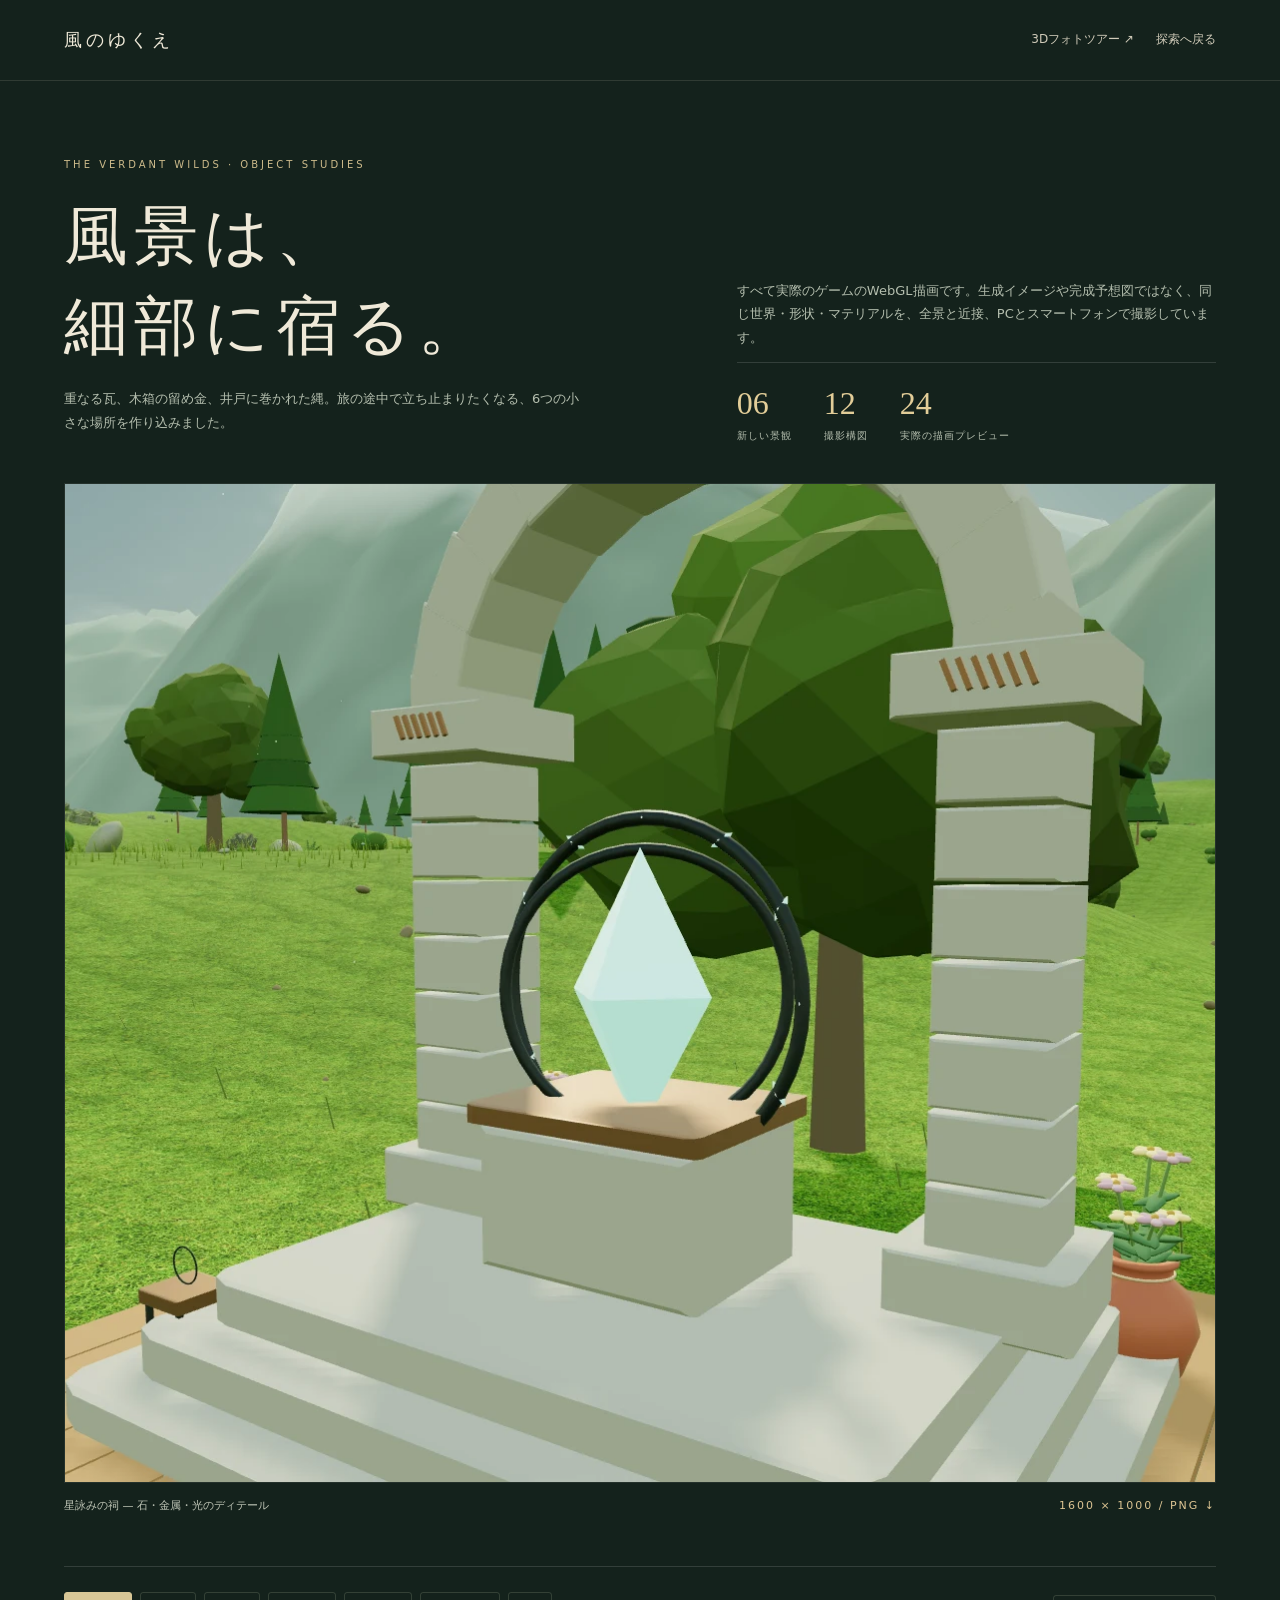
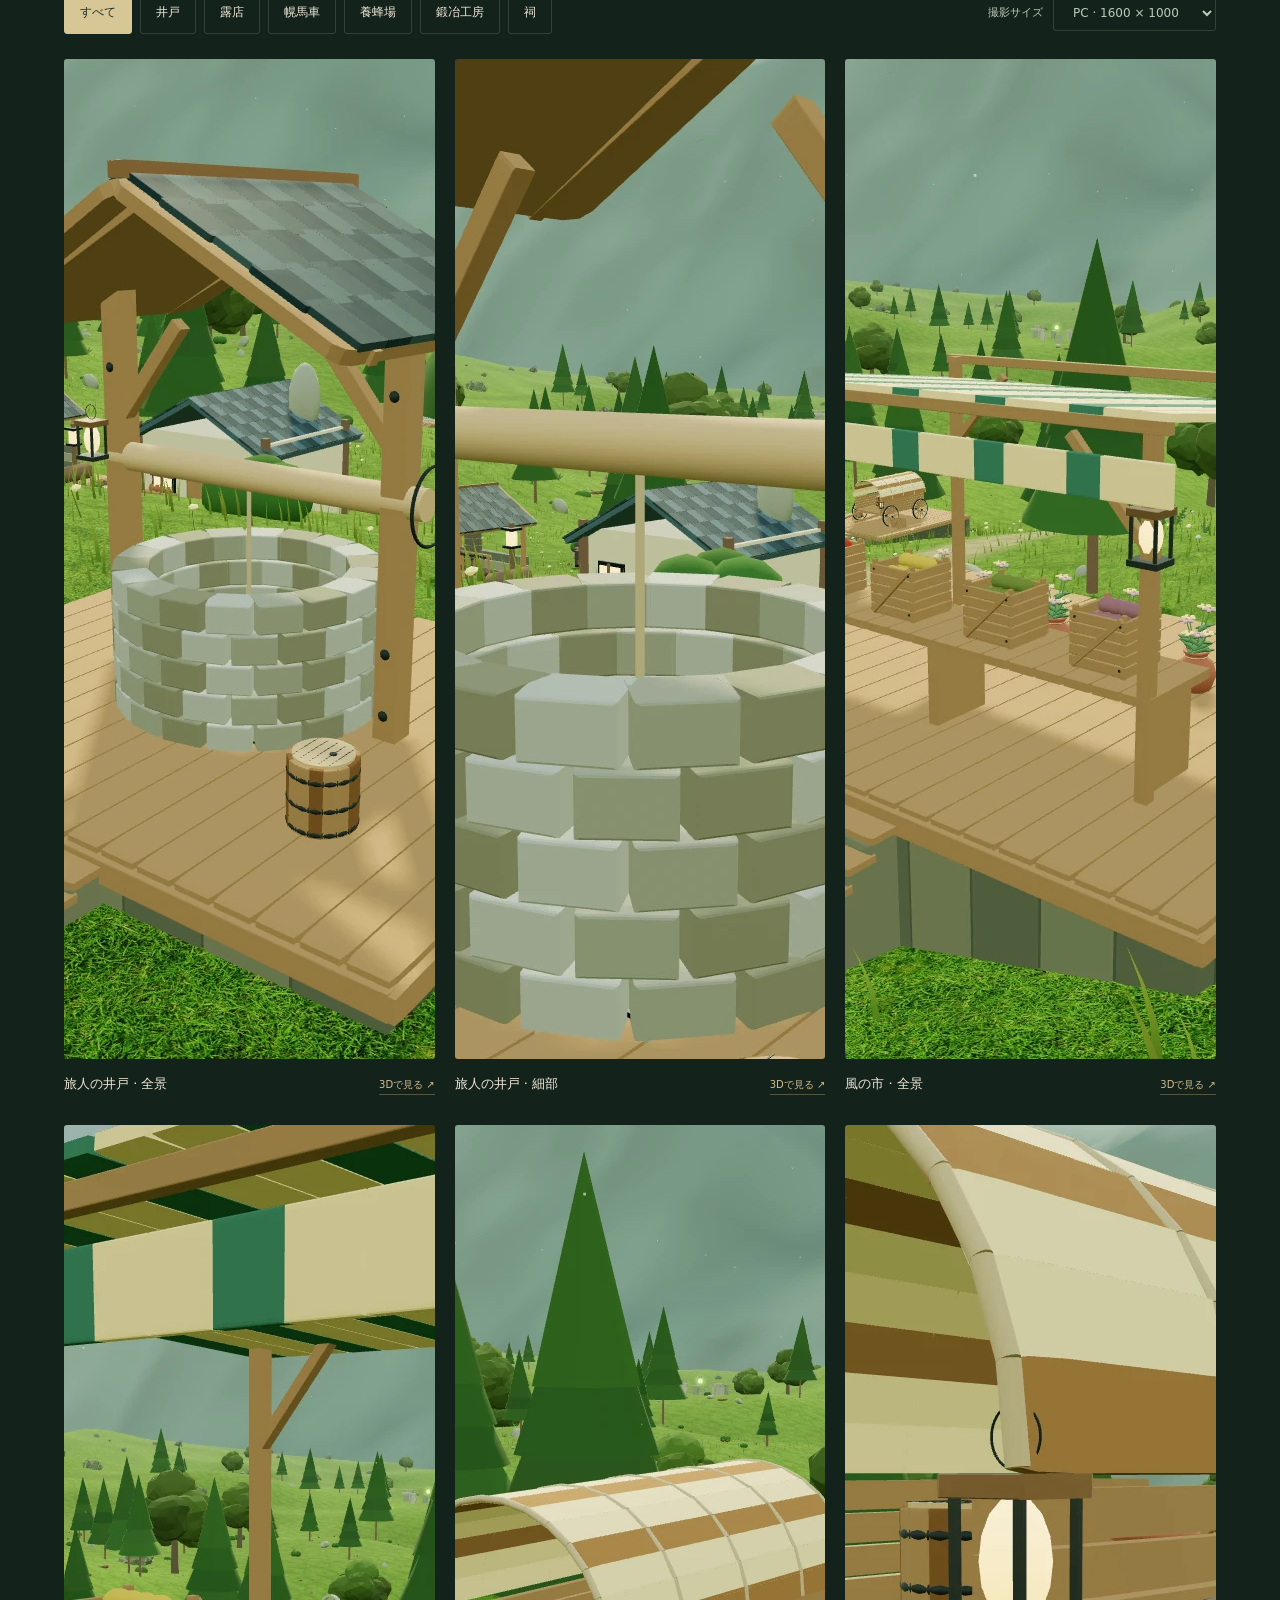
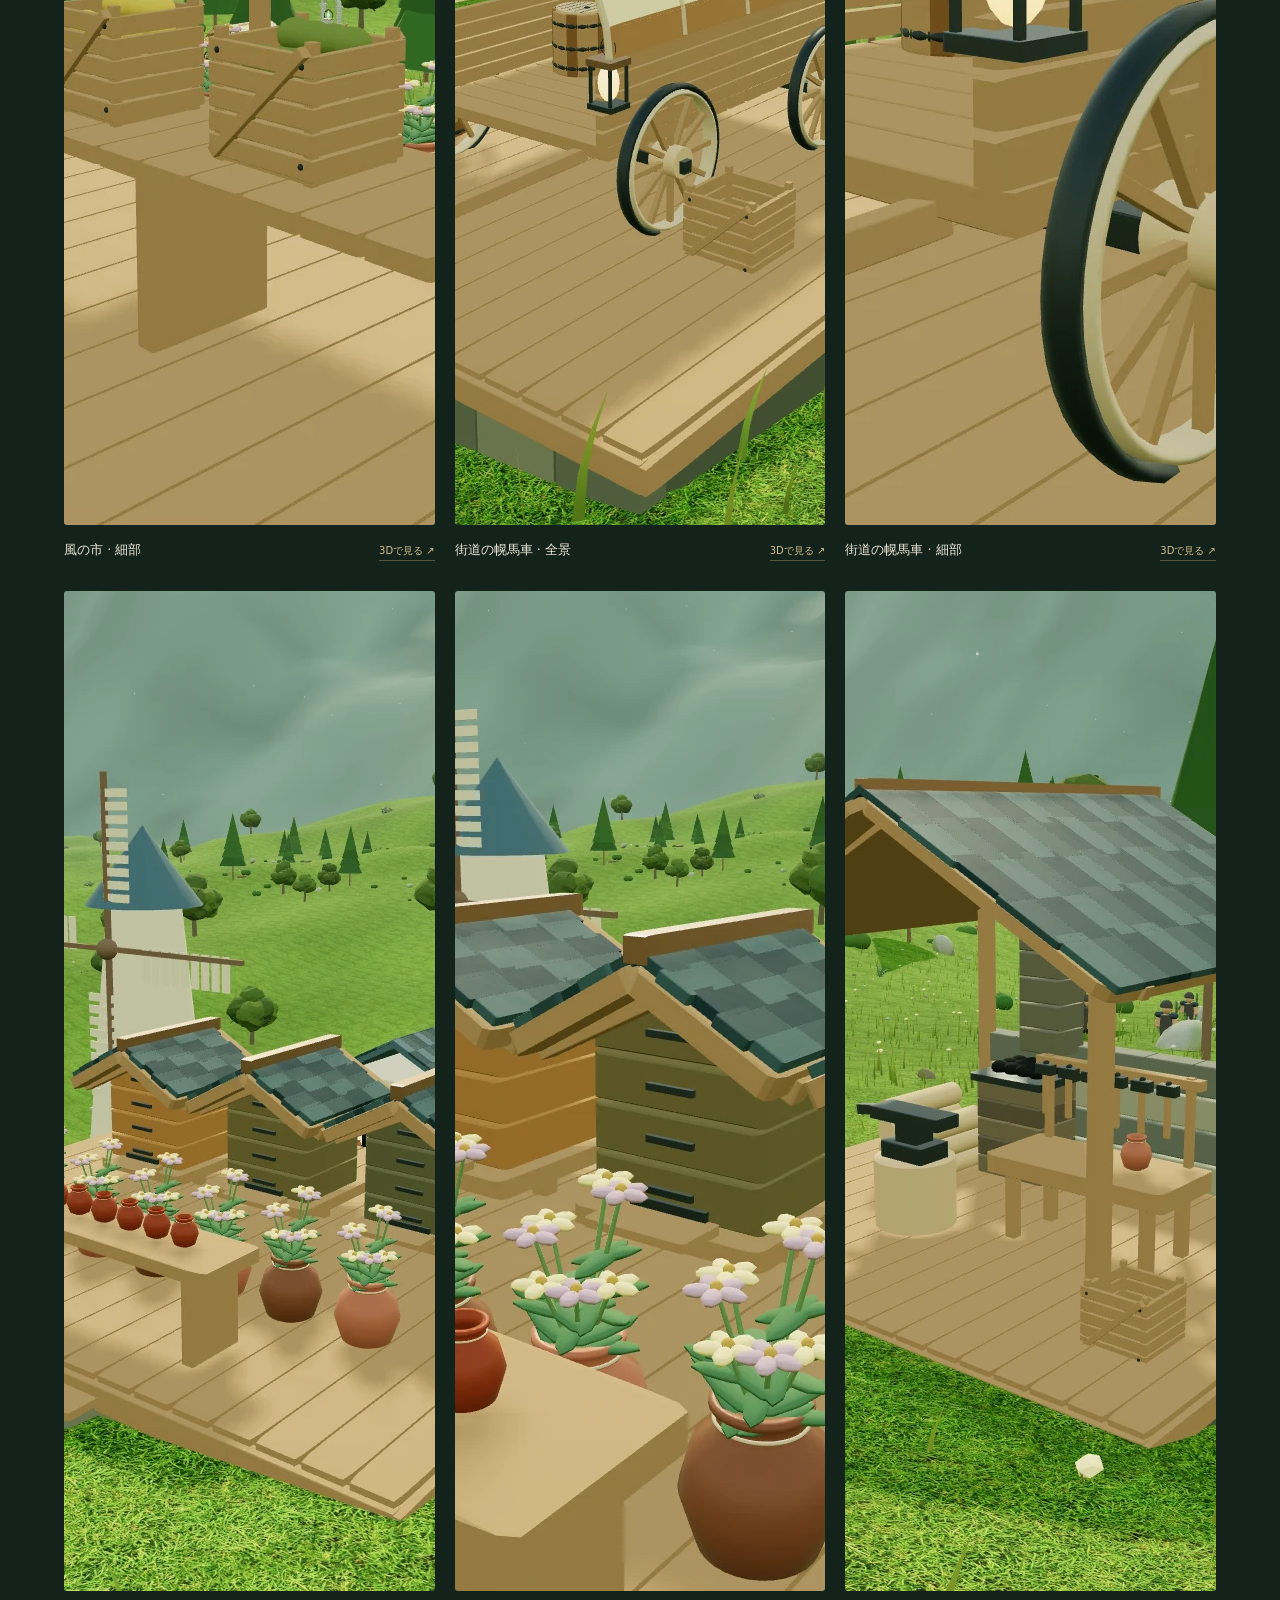
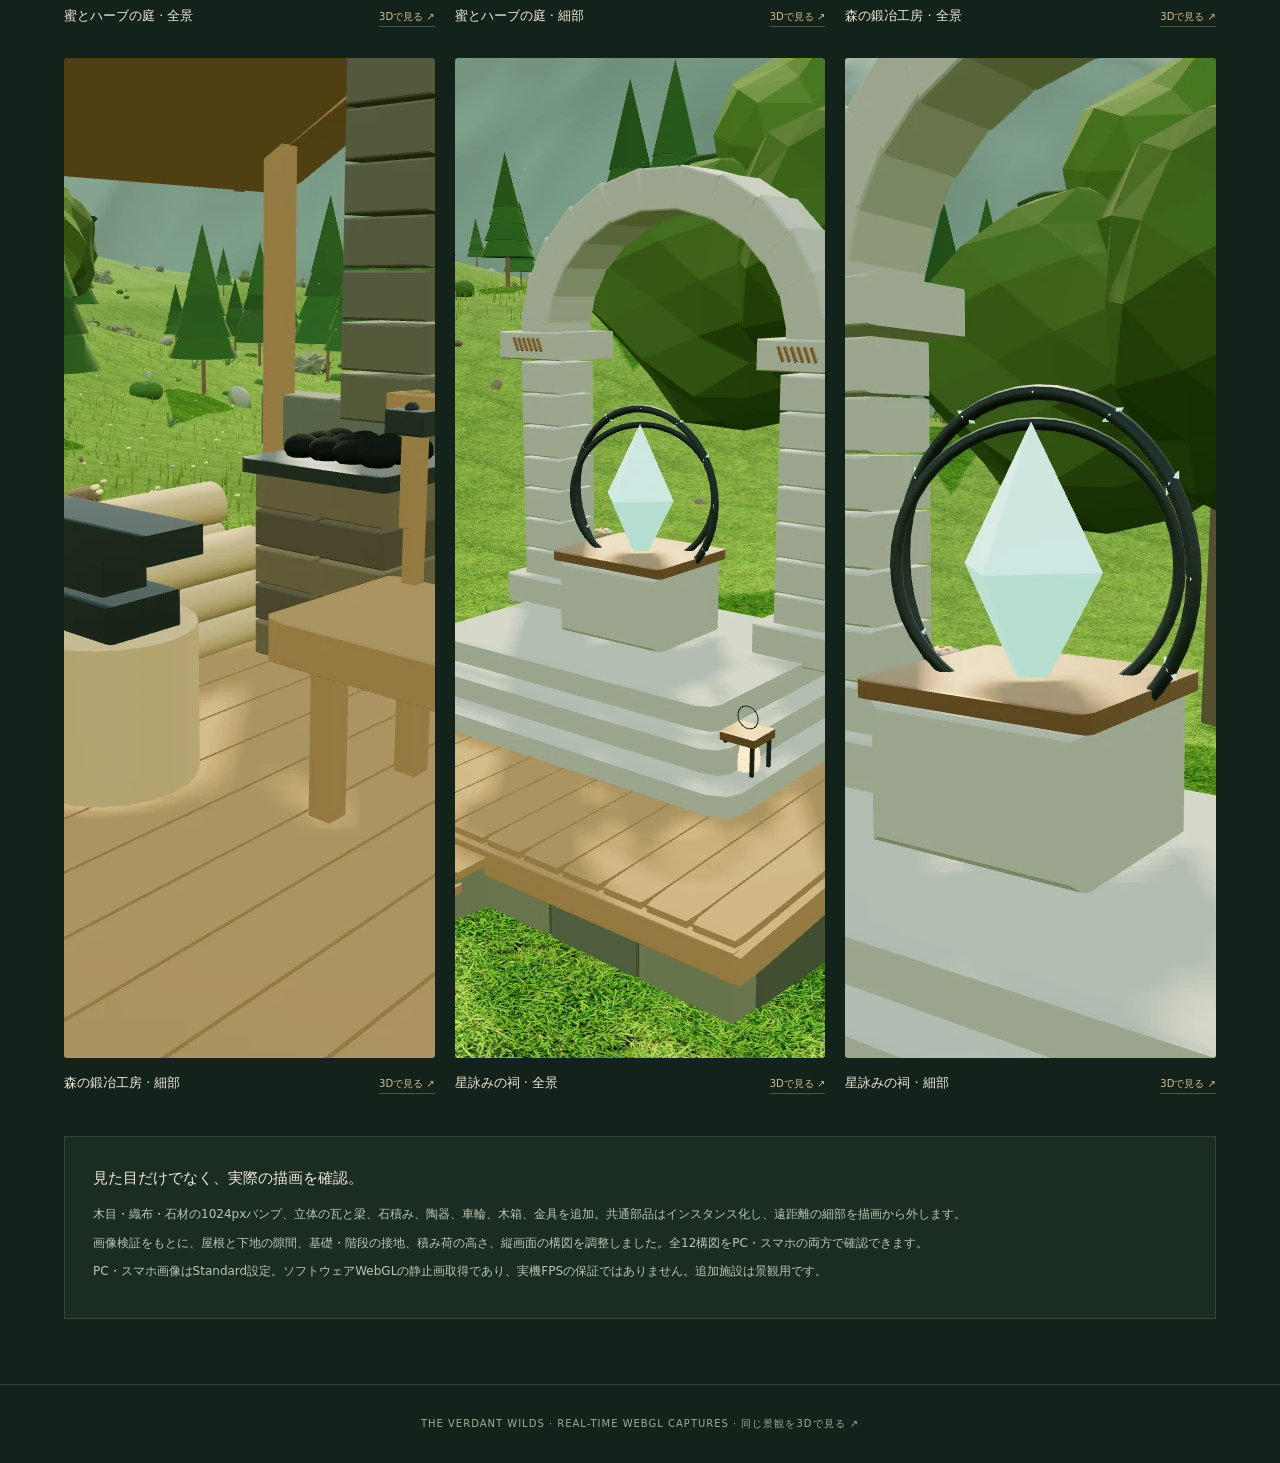
==== previews/index.html @ 6c6bbda6 "feat(world): add detailed scenery, 24 real previews and live photo tour" ====
<!doctype html>
<html lang="ja"><head><meta charset="utf-8"><meta name="viewport" content="width=device-width,initial-scale=1"><meta name="theme-color" content="#14221c"><title>風景の細部 — 風のゆくえ / 実描画ギャラリー</title>
<style>
*{box-sizing:border-box}body{margin:0;background:#14221c;color:#efe9d8;font:14px/1.8 system-ui,-apple-system,sans-serif}a{color:inherit;text-decoration:none}button,select{font:inherit;color:inherit}button,a,select{-webkit-tap-highlight-color:transparent}button:focus-visible,a:focus-visible,select:focus-visible{outline:2px solid #dac48c;outline-offset:5px}header{max-width:1440px;margin:auto;padding:28px 5%;display:flex;align-items:center;justify-content:space-between;border-bottom:1px solid #ece6ca20}header>a{font:18px Georgia,serif;letter-spacing:4px}nav{display:flex;gap:22px;font-size:12px;color:#d0cbb9}.intro{max-width:1440px;margin:auto;padding:70px 5% 36px;display:grid;grid-template-columns:1.3fr 1fr;gap:50px;align-items:end}.eyebrow{font-size:10px;letter-spacing:3px;color:#cdbb8b}.intro h1{font:clamp(35px,5vw,64px)/1.4 Georgia,'Noto Serif JP',serif;letter-spacing:6px;font-weight:400;margin:16px 0}.intro p{color:#b4beae;font-size:13px;max-width:520px}.metrics{display:flex;gap:32px;border-top:1px solid #fff2;padding-top:22px}.metrics strong{font:32px Georgia,serif;color:#e2cd98;display:block}.metrics span{font-size:10px;color:#b4beae;letter-spacing:1px}.hero{max-width:1440px;margin:0 auto 50px;padding:0 5%;position:relative}.hero img{width:100%;aspect-ratio:16/9;object-fit:cover;display:block;border:1px solid #fff1}.hero-caption{display:flex;justify-content:space-between;gap:15px;margin-top:13px;font-size:11px;color:#c0c6b7}.tag{color:#ddc593;letter-spacing:2px}.collection{max-width:1440px;margin:auto;padding:0 5% 65px}.filter-bar{display:flex;align-items:center;justify-content:space-between;gap:20px;border-top:1px solid #fff2;padding:25px 0}.filters{display:flex;gap:8px;flex-wrap:wrap}button,select,.link{border:1px solid #c9d4b52c;background:#fff03b00;padding:9px 15px;border-radius:3px;cursor:pointer;font-size:12px}.filters button[aria-pressed=true]{background:#d7c696;color:#1c3026;border-color:#d7c696}.filter-bar label{display:flex;gap:10px;align-items:center;white-space:nowrap;font-size:11px;color:#bfc9b7}option{background:#21372b}.grid{display:grid;grid-template-columns:repeat(3,minmax(0,1fr));gap:30px 20px}.card{margin:0}.card button{display:block;border:0;background:none;padding:0;width:100%;overflow:hidden;text-align:left}.card img{width:100%;aspect-ratio:8/5;object-fit:cover;display:block;background:#1d3126;transition:transform .35s}.card button:hover img{transform:scale(1.035)}.card figcaption{padding:13px 0 0;display:flex;justify-content:space-between;align-items:baseline}.card strong{font-weight:500;font-size:13px}.card small{font-size:9px;color:#a7b49e;letter-spacing:1px}.card a{font-size:10px;color:#d1bd8d;border-bottom:1px solid #d1bd8d55}.phone .card img{aspect-ratio:390/844;object-fit:contain;background:#102019}.notes{border:1px solid #c9d4b524;padding:28px;margin-top:42px;background:#1b2c23}.notes h2{font-size:15px;font-weight:500;margin:0 0 12px}.notes p{font-size:12px;color:#bbc6b1;margin:7px 0}.interfaces{display:grid;grid-template-columns:repeat(3,1fr);gap:16px;margin-top:24px}.interfaces img{width:100%;height:175px;object-fit:contain;background:#0d1912}.interfaces a{font-size:10px;color:#bbc6b1}.empty{padding:30px;color:#b4beae}footer{padding:30px 5%;border-top:1px solid #fff2;text-align:center;color:#9ead97;font-size:10px;letter-spacing:1px}dialog{max-width:96vw;max-height:96dvh;width:1280px;padding:16px;border:1px solid #ffffff30;background:#102019;color:#eee8d4}dialog::backdrop{background:#07150de8}dialog img{display:block;max-width:100%;max-height:78dvh;object-fit:contain;margin:auto}dialog .viewer-bar{display:flex;align-items:center;justify-content:space-between;gap:12px;padding:12px 0 0;flex-wrap:wrap}dialog h2{font-size:14px;font-weight:400;margin:0}.viewer-actions{display:flex;gap:10px;align-items:center}body:has(dialog[open]){overflow:hidden}@media(max-width:900px){.intro{padding-top:40px;gap:22px}.grid{grid-template-columns:repeat(2,minmax(0,1fr))}.metrics{gap:20px}.filter-bar{align-items:flex-start;flex-direction:column}.interfaces img{height:140px}}@media(max-width:600px){header{padding:22px 6%}header>a{font-size:15px}nav{gap:12px;font-size:10px}.intro{display:block;padding:36px 6% 26px}.intro h1{letter-spacing:3px}.metrics{margin-top:24px}.hero{padding:0 6%;margin-bottom:32px}.hero-caption{font-size:9px}.collection{padding:0 6% 35px}.grid{gap:25px 13px}.card strong{font-size:11px}.card small{font-size:8px}.card figcaption{display:block}.card a{font-size:9px}.filters{gap:6px}.filters button{padding:7px 10px;font-size:10px}.notes{padding:20px}.interfaces{grid-template-columns:1fr}.interfaces img{height:210px}.intro p{font-size:12px}.viewer-actions{gap:5px}.viewer-actions button,.viewer-actions a{padding:7px 10px;font-size:10px}}
@media(prefers-reduced-motion:reduce){.card img{transition:none}}
</style></head><body>
<header><a href="../index.html">風のゆくえ</a><nav><a href="../index.html?selftest=1&amp;review=objects">3Dフォトツアー ↗</a><a href="../index.html">探索へ戻る</a></nav></header>
<main><section class="intro"><div><span class="eyebrow">THE VERDANT WILDS · OBJECT STUDIES</span><h1>風景は、<br>細部に宿る。</h1><p>重なる瓦、木箱の留め金、井戸に巻かれた縄。旅の途中で立ち止まりたくなる、6つの小さな場所を作り込みました。</p></div><div><p>すべて実際のゲームのWebGL描画です。生成イメージや完成予想図ではなく、同じ世界・形状・マテリアルを、全景と近接、PCとスマートフォンで撮影しています。</p><div class="metrics"><div><strong>06</strong><span>新しい景観</span></div><div><strong>12</strong><span>撮影構図</span></div><div><strong>24</strong><span>実際の描画プレビュー</span></div></div></div></section>
<section class="hero"><a href="shrine-detail-desktop.png" target="_blank" rel="noopener"><img src="shrine-detail-desktop.webp" alt="星詠みの祠：石造アーチ、金属の天球儀と発光する結晶の実描画" width="1600" height="1000" fetchpriority="high"></a><div class="hero-caption"><span>星詠みの祠 — 石・金属・光のディテール</span><a class="tag" href="shrine-detail-desktop.png" download>1600 × 1000 / PNG ↓</a></div></section>
<section class="collection"><div class="filter-bar"><div class="filters" role="group" aria-label="景観の絞り込み"><button data-filter="all" aria-pressed="true">すべて</button><button data-filter="well" aria-pressed="false">井戸</button><button data-filter="market" aria-pressed="false">露店</button><button data-filter="wagon" aria-pressed="false">幌馬車</button><button data-filter="apiary" aria-pressed="false">養蜂場</button><button data-filter="forge" aria-pressed="false">鍛冶工房</button><button data-filter="shrine" aria-pressed="false">祠</button></div><label>撮影サイズ<select id="format"><option value="desktop">PC · 1600 × 1000</option><option value="phone">スマホ · 390 × 844</option></select></label></div><div class="grid" id="grid"></div>
<div class="notes"><h2>見た目だけでなく、実際の描画を確認。</h2><p>木目・織布・石材の1024pxバンプ、立体の瓦と梁、石積み、陶器、車輪、木箱、金具を追加。共通部品はインスタンス化し、遠距離の細部を描画から外します。</p><p>画像検証をもとに、屋根と下地の隙間、基礎・階段の接地、積み荷の高さ、縦画面の構図を調整しました。全12構図をPC・スマホの両方で確認できます。</p><p>PC・スマホ画像はStandard設定。ソフトウェアWebGLの静止画取得であり、実機FPSの保証ではありません。追加施設は景観用です。</p></div></section></main>
<footer>THE VERDANT WILDS · REAL-TIME WEBGL CAPTURES · <a href="../index.html?selftest=1&amp;review=objects">同じ景観を3Dで見る ↗</a></footer>
<dialog id="viewer" aria-labelledby="viewer-title"><img id="viewer-image" alt=""><div class="viewer-bar"><h2 id="viewer-title"></h2><div class="viewer-actions"><button id="previous" aria-label="前の画像">←</button><button id="next" aria-label="次の画像">→</button><a class="link" id="download" download>PNG保存</a><a class="link" id="live">3Dで見る</a><button id="close">閉じる</button></div></div></dialog>
<script>
'use strict';
const sites=[['well','旅人の井戸'],['market','風の市'],['wagon','街道の幌馬車'],['apiary','蜜とハーブの庭'],['forge','森の鍛冶工房'],['shrine','星詠みの祠']];
const items=sites.flatMap(([id,name])=>[{id,name:name+' · 全景',site:id},{id:id+'-detail',name:name+' · 細部',site:id}]);
let filter='all',format='desktop',current=0;const grid=document.getElementById('grid'),viewer=document.getElementById('viewer');
const file=item=>item.id+'-'+format+'.png';
function show(index){current=(index+items.length)%items.length;const item=items[current];document.getElementById('viewer-image').src=file(item);document.getElementById('viewer-image').alt=item.name+'の実際の3D描画';document.getElementById('viewer-title').textContent=item.name;document.getElementById('download').href=file(item);document.getElementById('live').href='../index.html?selftest=1&review=objects&shot='+item.id;if(!viewer.open)viewer.showModal();}
function render(){grid.replaceChildren();grid.classList.toggle('phone',format==='phone');items.forEach((item,index)=>{if(filter!=='all'&&filter!==item.site)return;const card=document.createElement('figure');card.className='card';const button=document.createElement('button');button.setAttribute('aria-label',item.name+'を拡大');const image=document.createElement('img');image.src=file(item).replace(".png",".webp");image.alt=item.name+'の実描画';image.loading='lazy';image.width=format==='phone'?390:1600;image.height=format==='phone'?844:1000;button.append(image);button.addEventListener('click',()=>show(index));const caption=document.createElement('figcaption'),title=document.createElement('strong'),link=document.createElement('a');title.textContent=item.name;link.textContent='3Dで見る ↗';link.href='../index.html?selftest=1&review=objects&shot='+item.id;caption.append(title,link);card.append(button,caption);grid.append(card);});}
document.querySelectorAll('[data-filter]').forEach(button=>button.addEventListener('click',()=>{filter=button.dataset.filter;document.querySelectorAll('[data-filter]').forEach(b=>b.setAttribute('aria-pressed',String(b===button)));render();}));document.getElementById('format').addEventListener('change',e=>{format=e.target.value;render();});document.getElementById('close').addEventListener('click',()=>viewer.close());document.getElementById('next').addEventListener('click',()=>show(current+1));document.getElementById('previous').addEventListener('click',()=>show(current-1));viewer.addEventListener('click',e=>{if(e.target===viewer){const r=viewer.getBoundingClientRect();if(e.clientX<r.left||e.clientX>r.right||e.clientY<r.top||e.clientY>r.bottom)viewer.close();}});viewer.addEventListener('keydown',e=>{if(e.key==='ArrowRight'){e.preventDefault();show(current+1);}if(e.key==='ArrowLeft'){e.preventDefault();show(current-1);}});render();
</script></body></html>
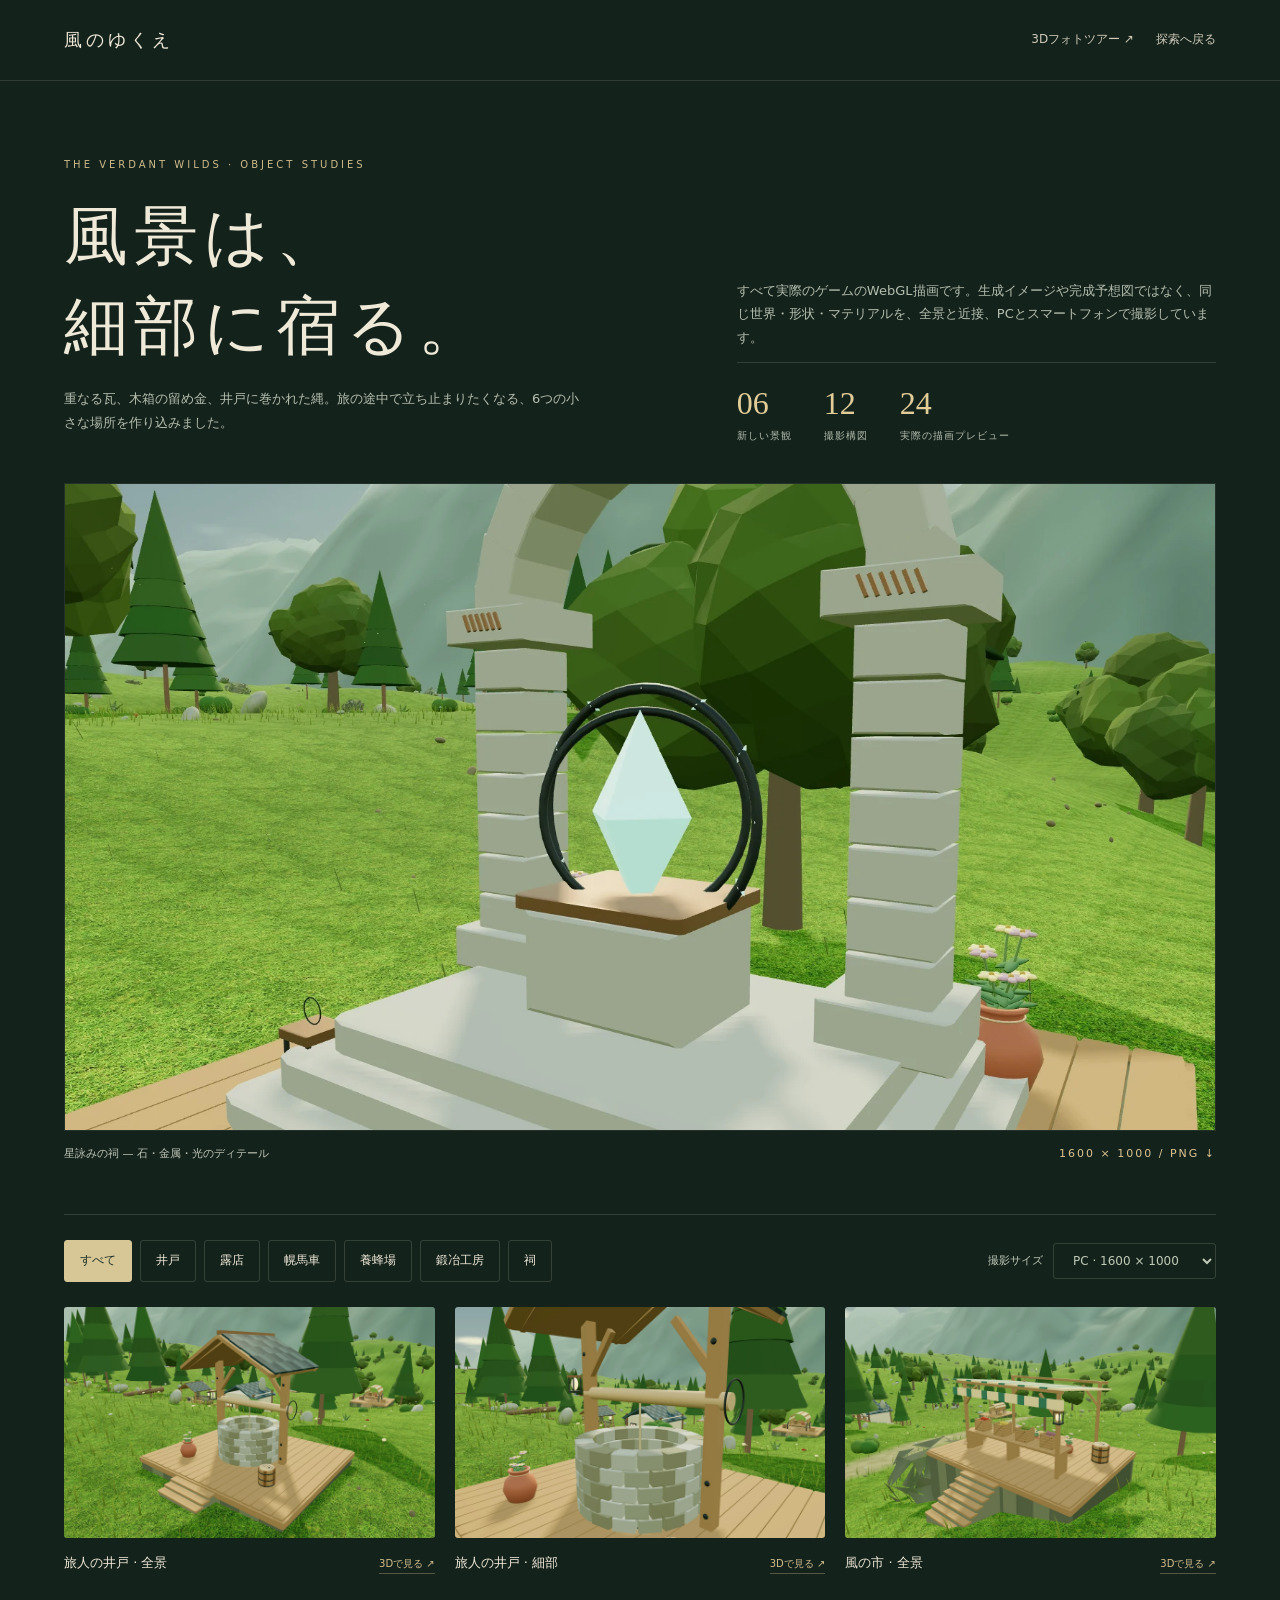
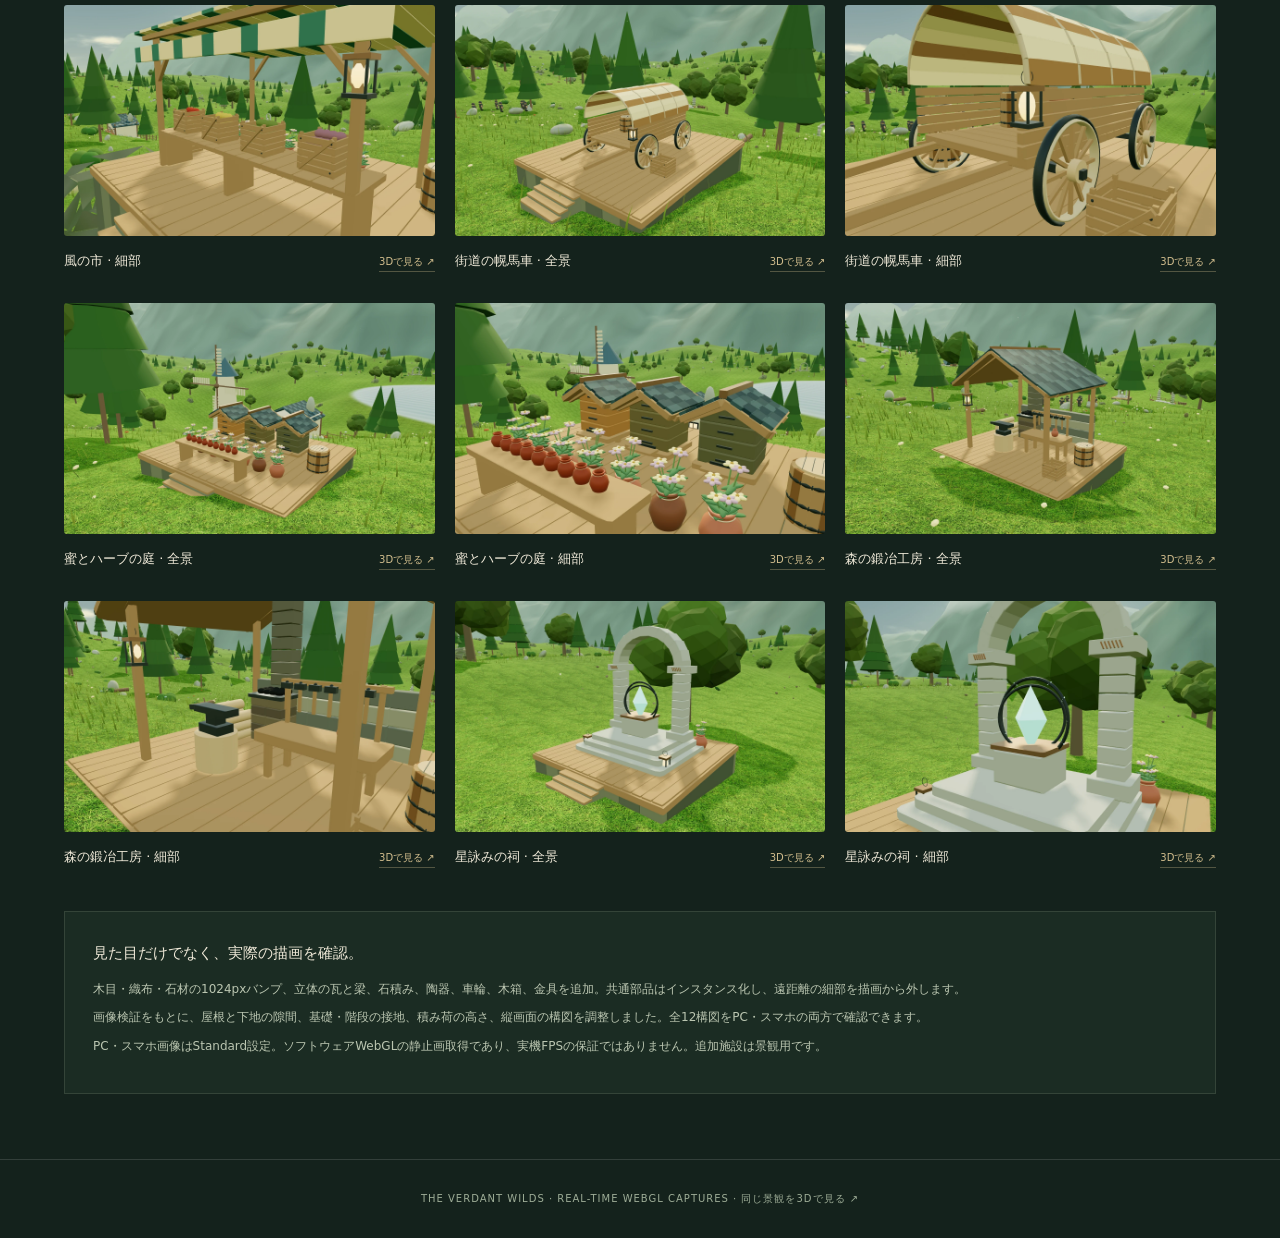
==== commit 9df93b57: "fix(visual): repair responsive HUD, maps, lighting and gallery rendering" ====
--- a/previews/index.html
+++ b/previews/index.html
@@ -2,6 +2,8 @@
 <html lang="ja"><head><meta charset="utf-8"><meta name="viewport" content="width=device-width,initial-scale=1"><meta name="theme-color" content="#14221c"><title>風景の細部 — 風のゆくえ / 実描画ギャラリー</title>
 <style>
 *{box-sizing:border-box}body{margin:0;background:#14221c;color:#efe9d8;font:14px/1.8 system-ui,-apple-system,sans-serif}a{color:inherit;text-decoration:none}button,select{font:inherit;color:inherit}button,a,select{-webkit-tap-highlight-color:transparent}button:focus-visible,a:focus-visible,select:focus-visible{outline:2px solid #dac48c;outline-offset:5px}header{max-width:1440px;margin:auto;padding:28px 5%;display:flex;align-items:center;justify-content:space-between;border-bottom:1px solid #ece6ca20}header>a{font:18px Georgia,serif;letter-spacing:4px}nav{display:flex;gap:22px;font-size:12px;color:#d0cbb9}.intro{max-width:1440px;margin:auto;padding:70px 5% 36px;display:grid;grid-template-columns:1.3fr 1fr;gap:50px;align-items:end}.eyebrow{font-size:10px;letter-spacing:3px;color:#cdbb8b}.intro h1{font:clamp(35px,5vw,64px)/1.4 Georgia,'Noto Serif JP',serif;letter-spacing:6px;font-weight:400;margin:16px 0}.intro p{color:#b4beae;font-size:13px;max-width:520px}.metrics{display:flex;gap:32px;border-top:1px solid #fff2;padding-top:22px}.metrics strong{font:32px Georgia,serif;color:#e2cd98;display:block}.metrics span{font-size:10px;color:#b4beae;letter-spacing:1px}.hero{max-width:1440px;margin:0 auto 50px;padding:0 5%;position:relative}.hero img{width:100%;aspect-ratio:16/9;object-fit:cover;display:block;border:1px solid #fff1}.hero-caption{display:flex;justify-content:space-between;gap:15px;margin-top:13px;font-size:11px;color:#c0c6b7}.tag{color:#ddc593;letter-spacing:2px}.collection{max-width:1440px;margin:auto;padding:0 5% 65px}.filter-bar{display:flex;align-items:center;justify-content:space-between;gap:20px;border-top:1px solid #fff2;padding:25px 0}.filters{display:flex;gap:8px;flex-wrap:wrap}button,select,.link{border:1px solid #c9d4b52c;background:#fff03b00;padding:9px 15px;border-radius:3px;cursor:pointer;font-size:12px}.filters button[aria-pressed=true]{background:#d7c696;color:#1c3026;border-color:#d7c696}.filter-bar label{display:flex;gap:10px;align-items:center;white-space:nowrap;font-size:11px;color:#bfc9b7}option{background:#21372b}.grid{display:grid;grid-template-columns:repeat(3,minmax(0,1fr));gap:30px 20px}.card{margin:0}.card button{display:block;border:0;background:none;padding:0;width:100%;overflow:hidden;text-align:left}.card img{width:100%;aspect-ratio:8/5;object-fit:cover;display:block;background:#1d3126;transition:transform .35s}.card button:hover img{transform:scale(1.035)}.card figcaption{padding:13px 0 0;display:flex;justify-content:space-between;align-items:baseline}.card strong{font-weight:500;font-size:13px}.card small{font-size:9px;color:#a7b49e;letter-spacing:1px}.card a{font-size:10px;color:#d1bd8d;border-bottom:1px solid #d1bd8d55}.phone .card img{aspect-ratio:390/844;object-fit:contain;background:#102019}.notes{border:1px solid #c9d4b524;padding:28px;margin-top:42px;background:#1b2c23}.notes h2{font-size:15px;font-weight:500;margin:0 0 12px}.notes p{font-size:12px;color:#bbc6b1;margin:7px 0}.interfaces{display:grid;grid-template-columns:repeat(3,1fr);gap:16px;margin-top:24px}.interfaces img{width:100%;height:175px;object-fit:contain;background:#0d1912}.interfaces a{font-size:10px;color:#bbc6b1}.empty{padding:30px;color:#b4beae}footer{padding:30px 5%;border-top:1px solid #fff2;text-align:center;color:#9ead97;font-size:10px;letter-spacing:1px}dialog{max-width:96vw;max-height:96dvh;width:1280px;padding:16px;border:1px solid #ffffff30;background:#102019;color:#eee8d4}dialog::backdrop{background:#07150de8}dialog img{display:block;max-width:100%;max-height:78dvh;object-fit:contain;margin:auto}dialog .viewer-bar{display:flex;align-items:center;justify-content:space-between;gap:12px;padding:12px 0 0;flex-wrap:wrap}dialog h2{font-size:14px;font-weight:400;margin:0}.viewer-actions{display:flex;gap:10px;align-items:center}body:has(dialog[open]){overflow:hidden}@media(max-width:900px){.intro{padding-top:40px;gap:22px}.grid{grid-template-columns:repeat(2,minmax(0,1fr))}.metrics{gap:20px}.filter-bar{align-items:flex-start;flex-direction:column}.interfaces img{height:140px}}@media(max-width:600px){header{padding:22px 6%}header>a{font-size:15px}nav{gap:12px;font-size:10px}.intro{display:block;padding:36px 6% 26px}.intro h1{letter-spacing:3px}.metrics{margin-top:24px}.hero{padding:0 6%;margin-bottom:32px}.hero-caption{font-size:9px}.collection{padding:0 6% 35px}.grid{gap:25px 13px}.card strong{font-size:11px}.card small{font-size:8px}.card figcaption{display:block}.card a{font-size:9px}.filters{gap:6px}.filters button{padding:7px 10px;font-size:10px}.notes{padding:20px}.interfaces{grid-template-columns:1fr}.interfaces img{height:210px}.intro p{font-size:12px}.viewer-actions{gap:5px}.viewer-actions button,.viewer-actions a{padding:7px 10px;font-size:10px}}
+/* HTML size attributes reserve intrinsic proportions, not fixed 1000px rows. */
+.hero img,.card img{height:auto}
 @media(prefers-reduced-motion:reduce){.card img{transition:none}}
 </style></head><body>
 <header><a href="../index.html">風のゆくえ</a><nav><a href="../index.html?selftest=1&amp;review=objects">3Dフォトツアー ↗</a><a href="../index.html">探索へ戻る</a></nav></header>
